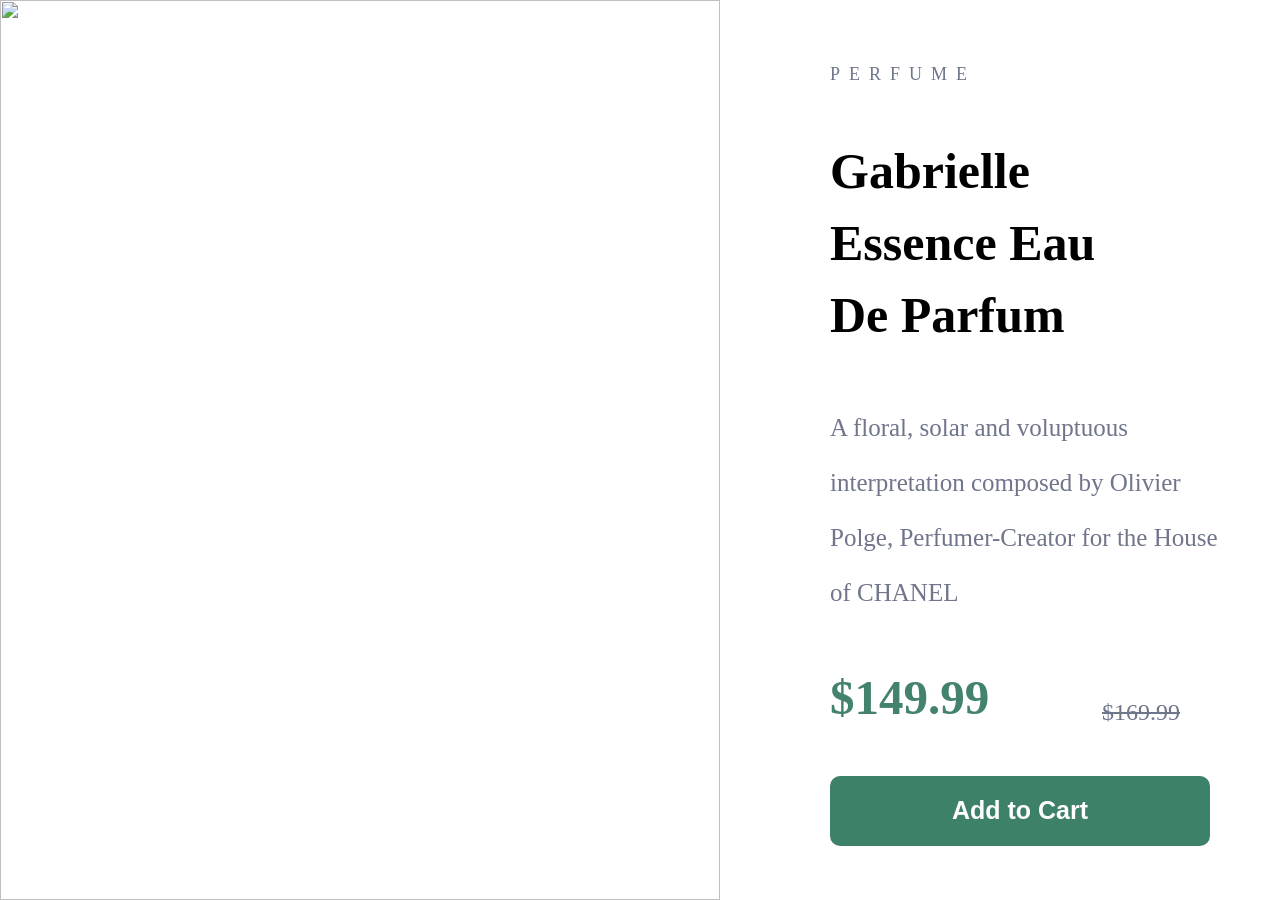
==== index.html @ eaff2f67 "Rename esence.html to index.html" ====
<!DOCTYPE html>
<html lang="pt-br">
<head>
    <meta charset="UTF-8">
    <meta name="viewport" content="width=device-width, initial-scale=1.0">
    <title>Perfume</title>
    <link rel="stylesheet" href="flor.css">
</head>
<body>

    <div class="card"> 
    <section class="primeira"> 
        <img src="img/image-product-desktop.jpg" alt="">
    </section>

<section class="segunda"> 
    <h1>PERFUME</h1>
    
    <h2>Gabrielle Essence Eau De Parfum</h2>

    <p class="textoUm">A floral, solar and voluptuous interpretation composed by Olivier Polge, 
        Perfumer-Creator for the House of CHANEL</p>


<div class="preco">  
     <p class="textoDois"> $149.99 </p>

     <p class="textoTres">  $169.99</p>

     </div>

     
     <button>  Add to Cart</button>
</section>
</div>

</body>
</html>
---- flor.css ----
*{
   box-sizing: border-box;
   margin: 0;
   padding: 0;
}

.card {
   display: flex;
   width: 50%;   
   height: 100vh;
}



.primeira{
    display: flex;
   flex-direction: row;
   justify-self: left;
   align-items: baseline;

   
}

img{
   width: 720px;
   height: 100%;
  object-fit: cover;
   
   
}

.segunda{
   display: flex;
   flex-direction: column;
   justify-content:space-evenly;
   align-items:start;
   padding-left: 110px;
   gap: 5px;
   
}


h1{
   color: #6f758b;
   font-family: "Montserrat";
   font-style:unset;
   letter-spacing: 9px;
   font-size: 18px;
   font-weight: 500;
   margin-top: 20px;
}

h2{
   font-family: "Fraunces", serif;
   font-style:unset;
   font-size: 50px;
   font-weight: bold;
   line-height: 72px;
   color: black;
   width: 330px;
}

.textoUm{
   font-family: "Montserrat";
   color: #6f758b;
   font-weight: 500;
   line-height: 55px;
   font-size: 25px;
   width: 410px;
  
}


.preco{
   display: flex;
   flex-direction: row;
   justify-content:space-between;
   align-items:flex-end;
   width: 350px;
}


.textoDois{
   color: #43836C;
   font-size: 49px;
   font-weight: bold;
   
}


.textoTres{
   color: #6f758b;
   font-size: 24px;
   font-weight: 500;
   text-decoration: line-through;
  
}


button{
   background: #3D8168 ;
   color: white;
   width: 380px;
   height: 70px;
   border-radius: 10px;
   border: none;
   font-size: 25px;
   font-family: "Montserrat", sans-serif, "bold";
   font-weight:700;
   cursor: pointer;
   margin-right: 60px;
   margin-bottom: 10px;
 
}

button:hover{
   background: #1C4032;
   transition: 0.5s;
}

@media(max-width: 768px){
   .card{
      flex-direction: column;
      width: 100%;
      height: 100%;
   }

   img{
      width: 100%;
      height: 100%;
   }

   .segunda{
      padding-left: 0px;
      padding-top: 20px;
      align-items:center;
   }
   
}
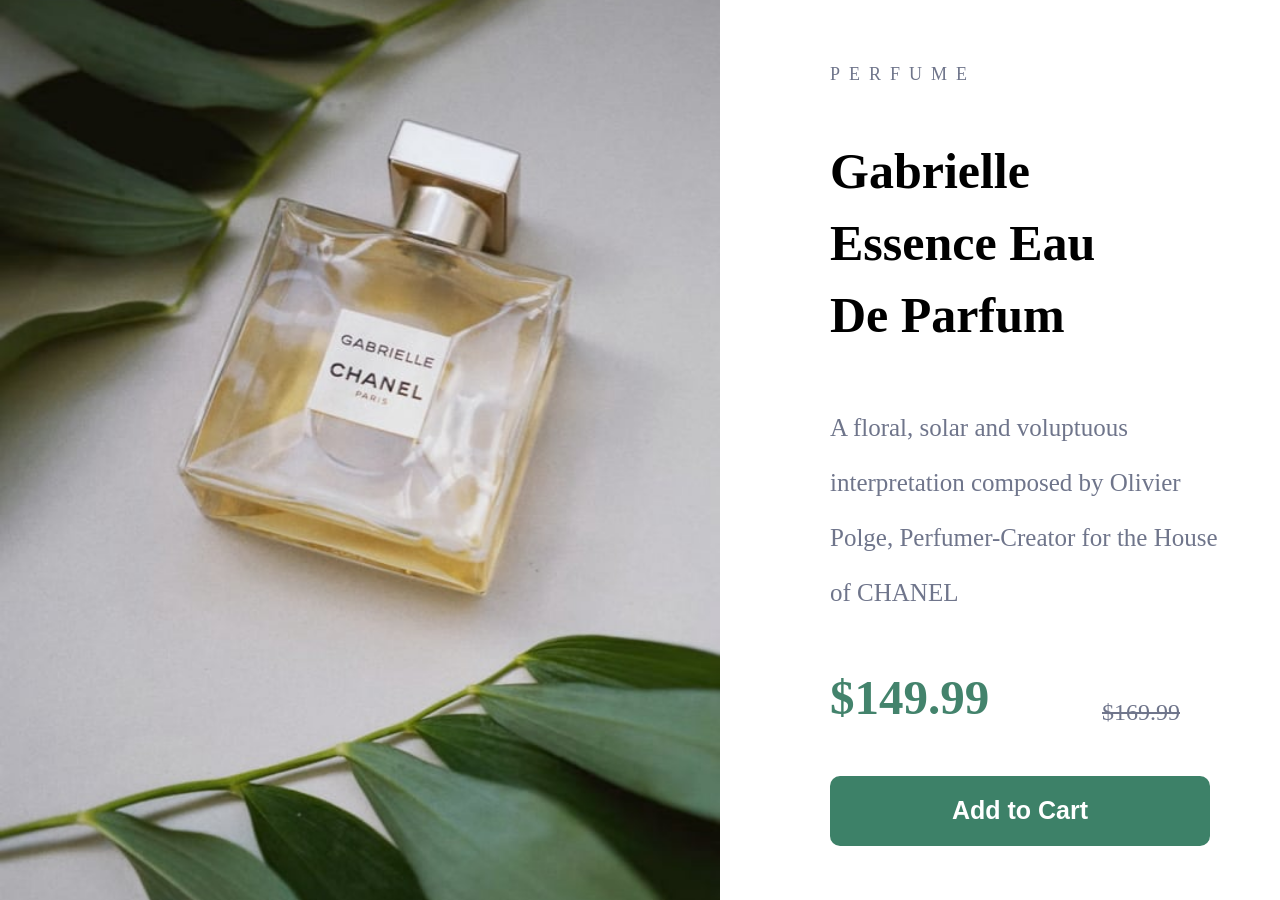
==== commit a92df13d: "Fix image source path in index.html Updated image source path for product image." ====
--- a/index.html
+++ b/index.html
@@ -10,7 +10,7 @@
 
     <div class="card"> 
     <section class="primeira"> 
-        <img src="img/image-product-desktop.jpg" alt="">
+        <img src="image-product-desktop.jpg" alt="">
     </section>
 
 <section class="segunda"> 
